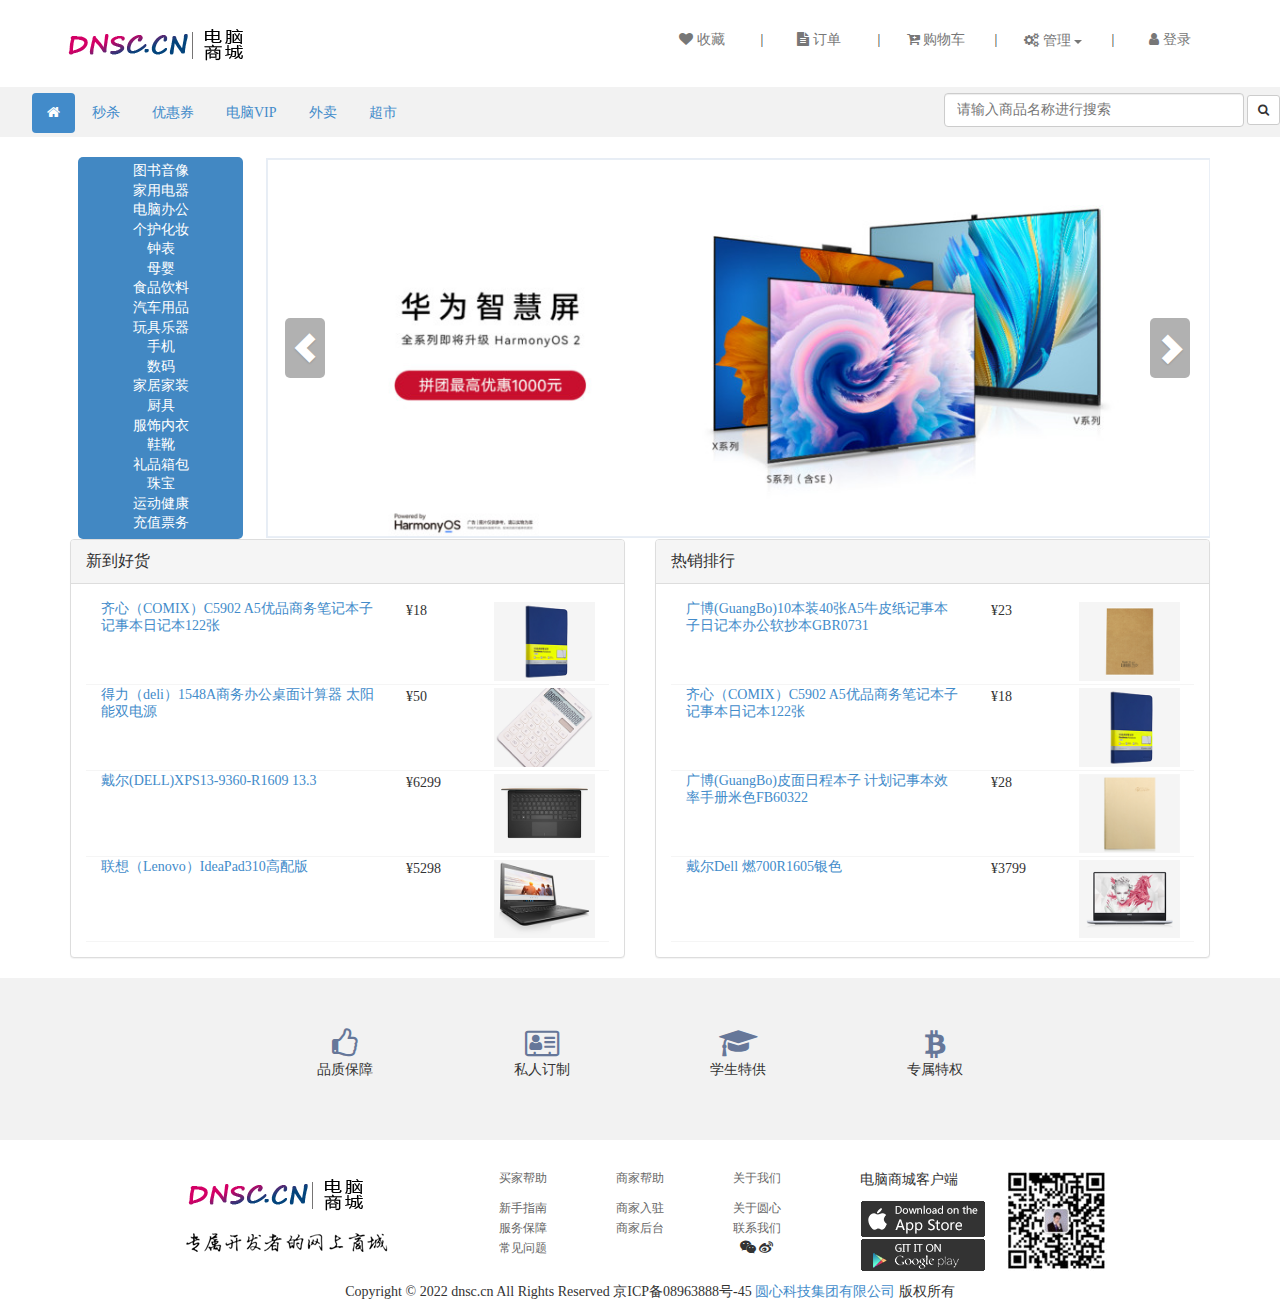
==== src/main/resources/static/web/index.html @ 10ff28bc "注册" ====
<!DOCTYPE html>
<html>
	<head>
		<meta charset="UTF-8">
		<!--edge浏览器H5兼容设置-->
		<meta http-equiv="X-UA-Compatible" content="IE=edge">
		<!--360浏览器H5兼容设置-->
		<meta name="renderer" content="webkit" />
		<title>电脑商城</title>
		<meta name="viewport" content="width=device-width, initial-scale=1">
		<!--导入核心文件-->
		<script src="../bootstrap3/js/holder.js"></script>
		<link href="../bootstrap3/css/bootstrap.css" rel="stylesheet" type="text/css">
		<script src="../bootstrap3/jquery-1.8.3.min.js"></script>
		<script src="../bootstrap3/js/bootstrap.js"></script>
		<script src="../js/menu.js" type="text/javascript" charset="utf-8"></script>
		<!-- 字体图标 -->
		<link rel="stylesheet" href="../bootstrap3/font-awesome-4.7.0/css/font-awesome.css" />
		<link rel="stylesheet" type="text/css" href="../css/layout.css" />
		<link rel="stylesheet" type="text/css" href="../css/webindex.css" />
		<link rel="stylesheet" type="text/css" href="../css/footer.css" />
		<link rel="stylesheet" type="text/css" href="../css/top.css" />
	</head>

	<body>
		<!--头部-->
		<header class="header">
			<!--电脑商城logo-->
			<div class="row">
				<div class="col-md-3">
					<a href="index.html">
						<img src="../images/index/stumalllogo.png" />
					</a>
				</div>
				<!--快捷选项-->
				<div class="col-md-9 top-item">
					<ul class="list-inline pull-right">
						<li><a href="favorites.html"><span class="fa fa-heart"></span>&nbsp;收藏</a></li>
						<li class="li-split">|</li>
						<li><a href="orders.html"><span class="fa fa-file-text"></span>&nbsp;订单</a></li>
						<li class="li-split">|</li>
						<li><a href="cart.html"><span class="fa fa-cart-plus"></span>&nbsp;购物车</a></li>
						<li class="li-split">|</li>
						<li>
							<!--下列列表按钮 ：管理-->
							<div class="btn-group">
								<button type="button" class="btn btn-link dropdown-toggle" data-toggle="dropdown">
									<span id="top-dropdown-btn"><span class="fa fa-gears"></span>&nbsp;管理 <span class="caret"></span></span>
								</button>
								<ul class="dropdown-menu top-dropdown-ul" role="menu">
									<li><a href="password.html">修改密码</a></li>
									<li><a href="userdata.html">个人资料</a></li>
									<li><a href="upload.html">上传头像</a></li>
									<li><a href="address.html">收货管理	</a></li>
								</ul>
							</div>
						</li>
						<li class="li-split">|</li>
						<li><a href="login.html"><span class="fa fa-user"></span>&nbsp;登录</a></li>
					</ul>
				</div>
			</div>
		</header>
		<!--导航 -->
		<!--分割导航和顶部-->
		<div class="row top-nav">
			<div class="col-md-6">
				<ul class="nav nav-pills">
					<li>
						<a href="#"></a>
					</li>
					<li class="active"><a href="index.html"><span class="fa fa-home"></span></a></li>
					<li><a href="#">秒杀</a></li>
					<li><a href="#">优惠券</a></li>
					<li><a href="#">电脑VIP</a></li>
					<li><a href="#">外卖</a></li>
					<li><a href="#">超市</a></li>
				</ul>
			</div>
			<div class="col-md-6">
				<form action="search.html" class="form-inline pull-right" role="form">
					<div class="form-group">
						<input type="text" class="form-control" id="search" name="search" placeholder="请输入商品名称进行搜索">
					</div>
					<button type="submit" class="btn btn-default btn-sm"><span class="fa fa-search"></span></button>
				</form>
			</div>
		</div>
		<!--头部结束-->
		<!--导航结束-->
		<div class="container">
			<div class="row">
				<div class="col-md-2" id="indexMenu">
					<ul class="index-menu">
					</ul>
					<div id="showIndex">
						<ul class="second-menu">
							<li class="second-menu-li">####</li>
						</ul>
					</div>
					<div id="showSecond">
						<ul class="third-menu">
						</ul>
					</div>
				</div>
				<div class="col-md-10">
					<div id="myCarousel" class="carousel slide">
						<!-- 轮播（Carousel）指标 -->
						<ol class="carousel-indicators">
							<li data-target="#myCarousel" data-slide-to="0" class="active"></li>
							<li data-target="#myCarousel" data-slide-to="1"></li>
							<li data-target="#myCarousel" data-slide-to="2"></li>
							<li data-target="#myCarousel" data-slide-to="3"></li>
							<li data-target="#myCarousel" data-slide-to="4"></li>
						</ol>
						<!-- 轮播（Carousel）项目 -->
						<div class="carousel-inner" align="center">
							<div class="item active">
								<img src="../images/index/index_banner1.png">
							</div>
							<div class="item">
								<img src="../images/index/index_banner2.png">
							</div>
							<div class="item">
								<img src="../images/index/index_banner3.png">
							</div>
							<div class="item">
								<img src="../images/index/index_banner4.png">
							</div>
							<div class="item">
								<img src="../images/index/index_banner5.png">
							</div>
						</div>
						<!-- 轮播（Carousel）导航 -->
						<a class="left carousel-control" href="#myCarousel" role="button" data-slide="prev">
							<span class="glyphicon glyphicon-chevron-left" aria-hidden="true"></span>
							<span class="sr-only">Previous</span>
						</a>
						<a class="right carousel-control" href="#myCarousel" role="button" data-slide="next">
							<span class="glyphicon glyphicon-chevron-right" aria-hidden="true"></span>
							<span class="sr-only">Next</span>
						</a>
					</div>
				</div>
			</div>
			
			<!--推荐栏目-->
			<div class="row">
				<div class="col-md-6">
					<div class="panel panel-default">
						<div class="panel-heading">
							<p class="panel-title">新到好货</p>
						</div>
						<div class="panel-body panel-item">
							<div class="col-md-12">
								<div class="col-md-7 text-row-2"><a href="product.html">齐心（COMIX）C5902 A5优品商务笔记本子记事本日记本122张</a></div>
								<div class="col-md-2">¥18</div>
								<div class="col-md-3"><img src="../images/portal/02COMIXC5902A5122blue/collect.png" class="img-responsive" /></div>
							</div>
							<div class="col-md-12">
								<div class="col-md-7  text-row-2"><a href="product.html">得力（deli）1548A商务办公桌面计算器 太阳能双电源</a></div>
								<div class="col-md-2">¥50</div>
								<div class="col-md-3"><img src="../images/portal/002calculator1548A/collect.png" class="img-responsive" /></div>
							</div>
							<div class="col-md-12">
								<div class="col-md-7 text-row-2"><a href="product.html">戴尔(DELL)XPS13-9360-R1609 13.3</a></div>
								<div class="col-md-2">¥6299</div>
								<div class="col-md-3"><img src="../images/portal/12(DELL)XPS13gold/collect.png" class="img-responsive" /></div>
							</div>
							<div class="col-md-12">
								<div class="col-md-7 text-row-2"><a href="product.html">联想（Lenovo）IdeaPad310高配版</a></div>
								<div class="col-md-2">¥5298</div>
								<div class="col-md-3"><img src="../images/portal/13LenovoIdeaPad310_black/collect.png" class="img-responsive" /></div>
							</div>
						</div>
					</div>
				</div>
				<div class="col-md-6">
					<div class="panel panel-default">
						<div class="panel-heading">
							<p class="panel-title">热销排行</p>
						</div>
						<div id="hot-list" class="panel-body panel-item">
							<div class="col-md-12">
								<div class="col-md-7 text-row-2"><a href="product.html">广博(GuangBo)10本装40张A5牛皮纸记事本子日记本办公软抄本GBR0731</a></div>
								<div class="col-md-2">¥23</div>
								<div class="col-md-3"><img src="../images/portal/00GuangBo1040A5GBR0731/collect.png" class="img-responsive" /></div>
							</div>
							<div class="col-md-12">
								<div class="col-md-7 text-row-2"><a href="product.html">齐心（COMIX）C5902 A5优品商务笔记本子记事本日记本122张</a></div>
								<div class="col-md-2">¥18</div>
								<div class="col-md-3"><img src="../images/portal/02COMIXC5902A5122blue/collect.png" class="img-responsive" /></div>
							</div>
							<div class="col-md-12">
								<div class="col-md-7 text-row-2"><a href="product.html">广博(GuangBo)皮面日程本子 计划记事本效率手册米色FB60322</a></div>
								<div class="col-md-2">¥28</div>
								<div class="col-md-3"><img src="../images/portal/001GuangBo)FB60322/collect.png" class="img-responsive" /></div>
							</div>
							<div class="col-md-12">
								<div class="col-md-7 text-row-2"><a href="product.html">戴尔Dell 燃700R1605银色</a></div>
								<div class="col-md-2">¥3799</div>
								<div class="col-md-3"><img src="../images/portal/11DELLran7000R1605Ssilvery/collect.png" class="img-responsive" /></div>
							</div>
						</div>
					</div>
				</div>
			</div>
		</div>
		<!--页脚开始-->
		<footer class="footer">
			<!-- 品质保障，私人定制等-->
			<div class="text-center rights container">
				<div class="col-md-offset-2 col-md-2">
					<span class="fa fa-thumbs-o-up"></span>
					<p>品质保障</p>
				</div>
				<div class="col-md-2">
					<span class="fa fa-address-card-o"></span>
					<p>私人订制</p>
				</div>
				<div class="col-md-2">
					<span class="fa fa-graduation-cap"></span>
					<p>学生特供</p>
				</div>
				<div class="col-md-2">
					<span class="fa fa-bitcoin"></span>
					<p>专属特权</p>
				</div>
			</div>
			<!--联系我们、下载客户端等-->
			<div class="container beforeBottom">
				<div class="col-md-offset-1 col-md-3">
					<div><img src="../images/index/stumalllogo.png" alt="" class="footLogo" /></div>
					<div><img src="../images/index/footerFont.png" alt="" /></div>
				</div>
				<div class="col-md-4 callus text-center">
					<div class="col-md-4">
						<ul>
							<li>
								<a href="#">
									<p>买家帮助</p>
								</a>
							</li>
							<li><a href="#">新手指南</a></li>
							<li><a href="#">服务保障</a></li>
							<li><a href="#">常见问题</a></li>
						</ul>
					</div>
					<div class="col-md-4">
						<ul>
							<li>
								<a href="#">
									<p>商家帮助</p>
								</a>
							</li>
							<li><a href="#">商家入驻</a></li>
							<li><a href="#">商家后台</a></li>
						</ul>
					</div>
					<div class="col-md-4">
						<ul>
							<li>
								<a href="#">
									<p>关于我们</p>
								</a>
							</li>
							<li><a href="#">关于圆心</a></li>
							<li><a href="#">联系我们</a></li>
							<li>
								<span class="fa fa-wechat"></span>
								<span class="fa fa-weibo"></span>
							</li>
						</ul>
					</div>
				</div>
				<div class="col-md-4">
					<div class="col-md-5">
						<p>电脑商城客户端</p>
						<img src="../images/index/ios.png" class="lf">
						<img src="../images/index/android.png" alt="" class="lf" />
					</div>
					<div class="col-md-6">
						<img src="../images/index/erweima.png">
					</div>
				</div>
			</div>
			<!-- 页面底部-备案号 #footer -->
			<div class="col-md-12 text-center bottom">
				Copyright © 2022 dnsc.cn All Rights Reserved 京ICP备08963888号-45 <a target="_blank" href="http://www.dnsc.cn/">圆心科技集团有限公司</a> 版权所有
			</div>
		</footer>
		<!--页脚结束-->
	</body>

</html>
---- src/main/resources/static/css/layout.css ----
/*通用的去ul默认格式*/
ul,li {
	margin: 0;
	padding: 0;
	list-style: none;
}
body {
	font-family: "微软雅黑", "黑体";
}
.txtred{
	color: red;
}
.title-row-2 {
	line-height: 1.2em;
	height: 2.4em;
	overflow: hidden;
	display: -webkit-box;
	-webkit-line-clamp: 2;
	-webkit-box-orient: vertical;
}
.title-row-1 {
	line-height: 1.2em;
	height: 1.2em;
	overflow: hidden;
	display: -webkit-box;
	-webkit-line-clamp: 1;
	-webkit-box-orient: vertical;
}
.li-row-1 {
	line-height: 1.2em;
	height: 1.2em;
	overflow: hidden;
	display: -webkit-box;
	-webkit-line-clamp: 1;
	-webkit-box-orient: vertical;
}
.text-row-3 {
	line-height: 1.2em;
	height: 3.6em;
	overflow: hidden;
	display: -webkit-box;
	-webkit-line-clamp: 3;
	-webkit-box-orient: vertical;
}
.text-row-2 {
	line-height: 1.2em;
	height: 2.4em;
	overflow: hidden;
	display: -webkit-box;
	-webkit-line-clamp: 2;
	-webkit-box-orient: vertical;
}
.text-row-1 {
	line-height: 1.2em;
	height: 1.2em;
	overflow: hidden;
	display: -webkit-box;
	-webkit-line-clamp: 1;
	-webkit-box-orient: vertical;
}
---- src/main/resources/static/css/webindex.css ----
/*轮换层大小*/
#myCarousel {
	width: 100%;
}
/*accordion是左侧导航条*/
#accordion {
	min-height: 300px;
}
/*左右两侧的阴影效果*/
.carousel-control.left {
	background-image: none;
	background-color: #666666;
	width: 40px;
	height: 60px;
	margin: 160px 0 0 20px;
	border-radius: 5px;
}
.carousel-control.right {
	background-image: none;
	background-color: #666666;
	width: 40px;
	height: 60px;
	margin: 160px 20px 0 0;
	border-radius: 5px;
}
/*主页一级分类菜单 ul*/
.index-menu {
	width: 100%;
	margin-left: 5%;
	padding: 5px 0;
	background-color: #4288c3;
	color: #ffffff;
	border-radius: 5px;
}
/*主页一级分类菜单项 li*/
.index-menu li {
	line-height: 18px;
	height: 18px;
	text-align: center;
	cursor: pointer;
}
/*主页二级分类菜单 ul*/
.second-menu {
	background-color: #f5f5f5;
	color: #4288c3;
}
/*主页二级分类菜单项 li*/
.second-menu li {
	cursor: pointer;
	text-align: center;
}
/*主页三级分类菜单 ul*/
.third-menu {
	background-color: #f5f5f5;
	color: #666666;
}
/*主页三级分类菜单项 li*/
.third-menu li {
	cursor: pointer;
	text-align: center;
}
/*设置相对位置和绝对位置定位分类div*/
#indexMenu {
	position: static;
}
#showIndex {
	position: absolute;
	display: none;
	min-width: 130px;
	min-height: 50px;
	background-color: #f5f5f5;
	left: 195px;
	top: 0;
	z-index: 1;
	border: 2px solid #4288c3;
	border-left: none;
}
#showSecond {
	position: absolute;
	display: none;
	min-width: 130px;
	min-height: 50px;
	background-color: #f5f5f5;
	left: 323px;
	top: 0;
	z-index: 1;
	border: 2px solid #4288c3;
	border-left: none;
}
/*推荐栏目格式*/
.panel-item>div {
	padding: 2px 0;
	border-bottom: 1px solid #f5f5f5;
}
---- src/main/resources/static/css/footer.css ----
/*图标加大 颜色*/
 .rights .fa {
 	font-size: 30px;
 	color: #667799;
 }
 /*图片小间距*/
 img {
 	margin: 1px;
 }
 /*超链接样式*/
 .callus a {
 	font-size: 12px;
 	text-decoration: none;
 	color: #666666;
 }
 /*底部填充高*/
 .bottom {
 	margin: 10px;
 }
 /*权益整行的颜色和填充*/
 .rights {
 	width: 100%;
 	padding: 50px;
 	background-color: #F2F2F2;
 }
 /*联系我们那一整行的填充*/
 .beforeBottom {
 	padding-top: 30px;
 }
---- src/main/resources/static/css/top.css ----
/*页眉的内填充*/
.header {
	padding: 20px 60px;
}
/*顶部选项总体*/
.top-item a {
	color: #777777;
	line-height: 40px;
}
/*顶部选项的li宽*/
.top-item li {
	width: 100px;
	text-align: center;
}
/*顶部选项竖线  |  的宽度*/
.top-item .li-split {
	width: 10px;
}
/*搜索文本框宽度*/
#search {
	width: 300px;
}
/*顶部导航条*/
.top-nav {
	background-color: #F2F2F2;
	height: 50px;
	padding-top: 6px;
	margin-bottom: 20px;
}
/*管理下拉框样式*/
#top-dropdown-btn {
	color: #777777;
}
/*管理下拉框li*/
.top-dropdown-ul li {
	width: 100%;
}
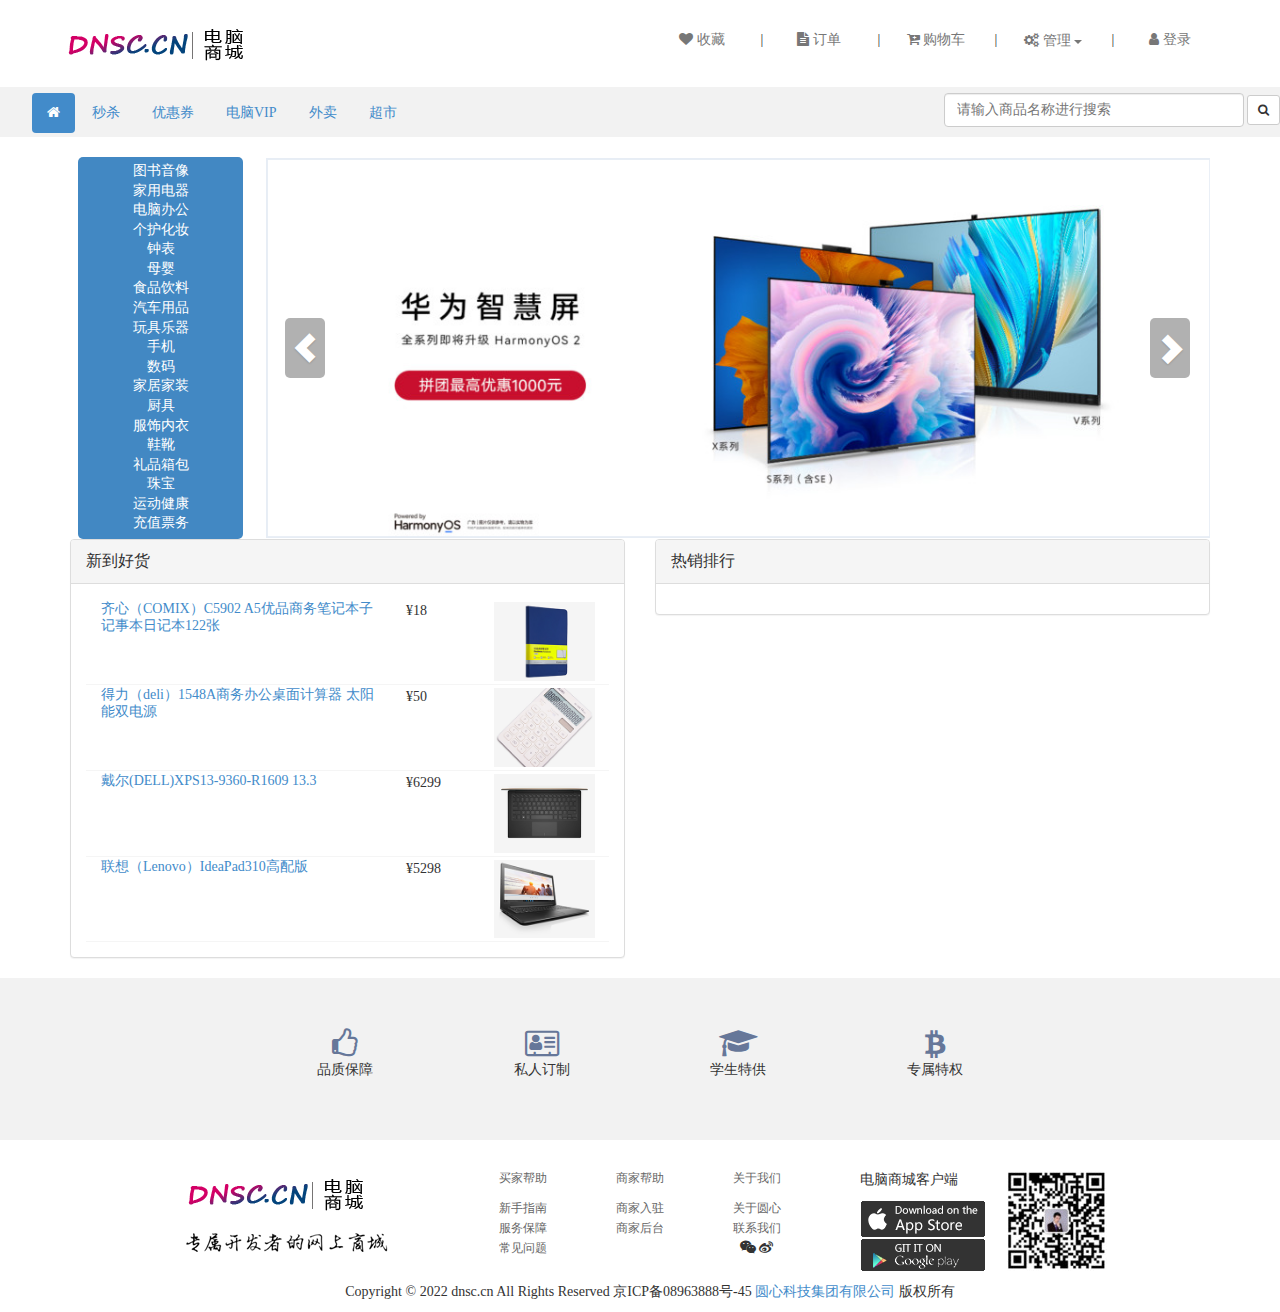
==== commit 788a21ef: "注册" ====
--- a/src/main/resources/static/web/index.html
+++ b/src/main/resources/static/web/index.html
@@ -290,6 +290,40 @@
 			</div>
 		</footer>
 		<!--页脚结束-->
+
+		<script type="text/javascript">
+			$(document).ready(function() {
+				showHotList();
+			});
+
+			function showHotList() {
+				$("#hot-list").empty();
+				$.ajax({
+					url: "/products/hot_list",
+					type: "GET",
+					dataType: "JSON",
+					success: function(json) {
+						let list = json.data;
+						console.log("count=" + list.length);
+						for (let i = 0; i < list.length; i++) {
+							console.log(list[i].title);
+							let html = '<div class="col-md-12">'
+									  + '<div class="col-md-7 text-row-2"><a href="product.html?id=#{id}">#{title}</a></div>'
+									  + '<div class="col-md-2">¥#{price}</div>'
+									  + '<div class="col-md-3"><img src="..#{image}collect.png" class="img-responsive" /></div>'
+									+ '</div>';
+
+							html = html.replace(/#{id}/g, list[i].id);
+							html = html.replace(/#{title}/g, list[i].title);
+							html = html.replace(/#{price}/g, list[i].price);
+							html = html.replace(/#{image}/g, list[i].image);
+
+							$("#hot-list").append(html);
+						}
+					}
+				});
+			}
+		</script>
 	</body>
 
 </html>--- a/src/main/resources/static/css/top.css
+++ b/src/main/resources/static/css/top.css
@@ -34,4 +34,8 @@
 /*管理下拉框li*/
 .top-dropdown-ul li {
 	width: 100%;
+}
+
+#topimg{
+	margin: 10px 110px;
 }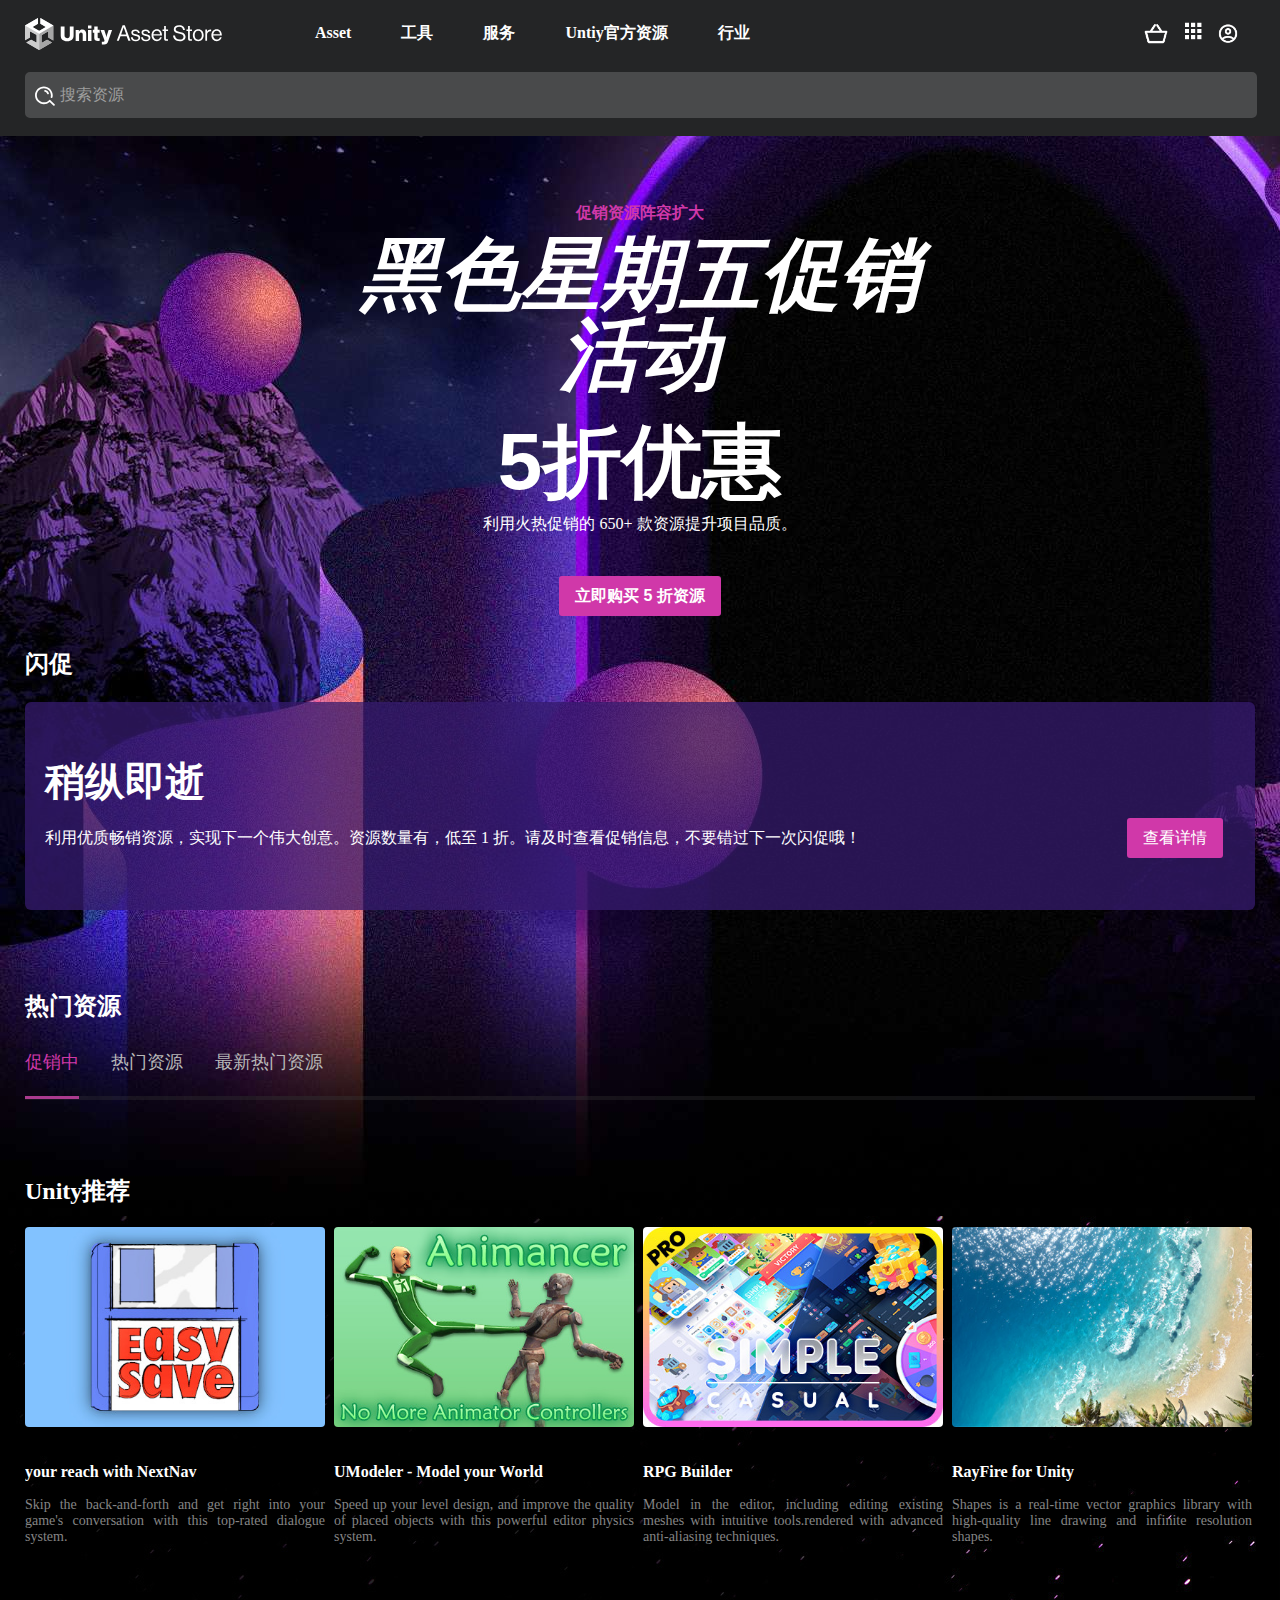
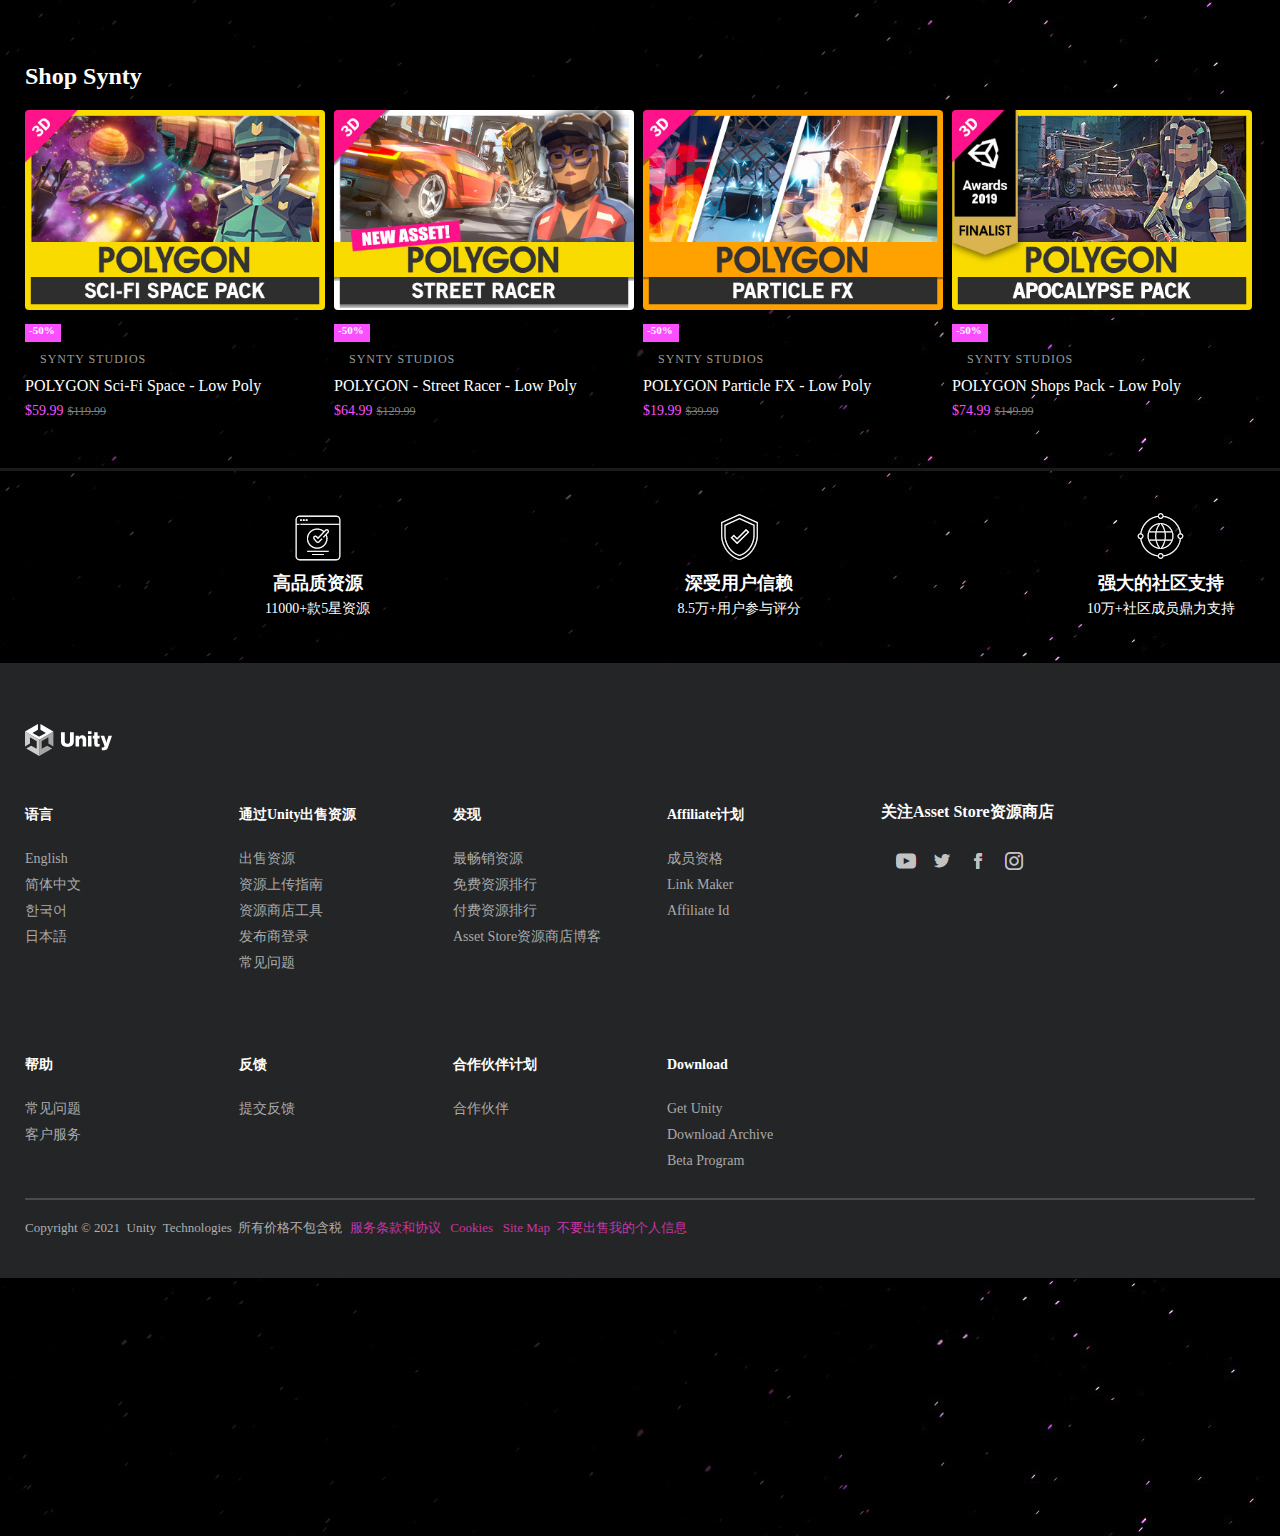
==== commit 3654e9da: "购物车" ====
--- a/src/main/resources/static/web/index.html
+++ b/src/main/resources/static/web/index.html
@@ -1,329 +1,444 @@
 <!DOCTYPE html>
 <html>
 	<head>
-		<meta charset="UTF-8">
-		<!--edge浏览器H5兼容设置-->
-		<meta http-equiv="X-UA-Compatible" content="IE=edge">
-		<!--360浏览器H5兼容设置-->
-		<meta name="renderer" content="webkit" />
-		<title>电脑商城</title>
-		<meta name="viewport" content="width=device-width, initial-scale=1">
-		<!--导入核心文件-->
-		<script src="../bootstrap3/js/holder.js"></script>
-		<link href="../bootstrap3/css/bootstrap.css" rel="stylesheet" type="text/css">
-		<script src="../bootstrap3/jquery-1.8.3.min.js"></script>
-		<script src="../bootstrap3/js/bootstrap.js"></script>
-		<script src="../js/menu.js" type="text/javascript" charset="utf-8"></script>
-		<!-- 字体图标 -->
-		<link rel="stylesheet" href="../bootstrap3/font-awesome-4.7.0/css/font-awesome.css" />
-		<link rel="stylesheet" type="text/css" href="../css/layout.css" />
-		<link rel="stylesheet" type="text/css" href="../css/webindex.css" />
-		<link rel="stylesheet" type="text/css" href="../css/footer.css" />
-		<link rel="stylesheet" type="text/css" href="../css/top.css" />
+		<meta charset="utf-8" />
+		<title>Untiy 资源商店 - 优质3D 2D游戏制作资源平台</title>
+		<!-- <script src="https://unpkg.com/vue@next"></script> -->
+		<link rel="stylesheet" href="../css/default.css">
+		<link rel="shortcut icon" href="../images/index/icon.ico" type="image/x-icon" /> 
 	</head>
-
-	<body>
-		<!--头部-->
-		<header class="header">
-			<!--电脑商城logo-->
-			<div class="row">
-				<div class="col-md-3">
-					<a href="index.html">
-						<img src="../images/index/stumalllogo.png" />
-					</a>
-				</div>
-				<!--快捷选项-->
-				<div class="col-md-9 top-item">
-					<ul class="list-inline pull-right">
-						<li><a href="favorites.html"><span class="fa fa-heart"></span>&nbsp;收藏</a></li>
-						<li class="li-split">|</li>
-						<li><a href="orders.html"><span class="fa fa-file-text"></span>&nbsp;订单</a></li>
-						<li class="li-split">|</li>
-						<li><a href="cart.html"><span class="fa fa-cart-plus"></span>&nbsp;购物车</a></li>
-						<li class="li-split">|</li>
-						<li>
-							<!--下列列表按钮 ：管理-->
-							<div class="btn-group">
-								<button type="button" class="btn btn-link dropdown-toggle" data-toggle="dropdown">
-									<span id="top-dropdown-btn"><span class="fa fa-gears"></span>&nbsp;管理 <span class="caret"></span></span>
-								</button>
-								<ul class="dropdown-menu top-dropdown-ul" role="menu">
-									<li><a href="password.html">修改密码</a></li>
-									<li><a href="userdata.html">个人资料</a></li>
-									<li><a href="upload.html">上传头像</a></li>
-									<li><a href="address.html">收货管理	</a></li>
-								</ul>
+	<body style="margin:0">
+	<div id="over">
+		<div id="nav">
+		<div id="navtop">
+			<div id="icon">
+				<img src="../images/index/upicon.svg" height="32px" width="200px">
+			</div>
+			<div id="jump">
+				<ul id="jump2">
+					<li>Asset</li>
+					<li>工具</li>
+					<li>服务</li>
+					<li>Untiy官方资源</li>
+					<li>行业</li>
+				</ul>
+			</div>
+			<div id="user">
+				<img id="up1" src="../images/index/up1.png">
+				<img id="up2" src="../images/index/up2.png">
+				<img id="up3" src="../images/index/up3.png">
+			</div>
+		</div>
+		<div id="navbottom">
+			<div id="ser">
+				<img src="../images/index/sousuo.svg">
+				<input type="text" name="se" id="se" value="       搜索资源"/>
+			</div>
+		</div>
+		</div>
+		<div id="partone">
+			<div id="partOneBox">
+				<div id="text1">
+					促销资源阵容扩大
+				</div>
+				<div id="text2">
+					<em>黑色星期五促销活动</em>
+				</div>
+				<div id="text3">
+					<strong>5折优惠</strong>
+				</div>
+				<div id="text4">
+					利用火热促销的 650+ 款资源提升项目品质。
+				</div>
+				<div id="text5">
+					<button type="button">立即购买 5 折资源</button>
+				</div>
+				<div id="soonBox">
+					<div id="soonText1">
+						闪促
+					</div>	
+					<div id="soonText2">
+						<div id="stc1">
+							稍纵即逝
+						</div>
+						<div id="stc2">
+							<p>利用优质畅销资源，实现下一个伟大创意。资源数量有，低至 1 折。请及时查看促销信息，不要错过下一次闪促哦！</p>
+						</div>
+						<div id="stc3">
+							<button type="button">查看详情</button>
+						</div>
+					</div>	
+				</div>
+			</div>
+			<div id="partOneBox2">
+				<div id="pt1">
+					
+				</div>
+				<div id="pt2">
+					
+				</div>
+			</div>
+			<div id="partOneBox3">
+				<h2>热门资源</h2>
+				<div class="navBox3">
+					<ul>
+						<li title="#div1" style="color:#d038a9;border-bottom-style:solid">促销中</li>
+						<li title="#div2">热门资源</li>
+						<li title="#div3">最新热门资源</li>
+					</ul>
+					<hr />
+				</div>
+				<div class="content">
+					<div class="con" id="div1">
+						
+					</div>
+					<div class="con" id="div2">
+						
+					</div>
+					<div class="con" id="div3">
+						
+					</div>
+				</div>
+			</div>
+			<div id="partOneBox4">
+			<h2>Unity推荐</h2>
+			<div class="item">
+				<div class="item-wrapper">
+					<div class="item-content">
+						<div class="item-content-text">
+							<img src="../images/img/h3-14.jpg" >
+							<h3>your reach with NextNav</h3>
+							<p>Skip the back-and-forth and get right into your game's conversation with this top-rated dialogue system.</p>
+						</div>
+						<div class="item-content-text">
+							<img src="../images/img/h3-15.jpg" >
+							<h3>UModeler - Model your World</h3>
+							<p>Speed up your level design, and improve the quality of placed objects with this powerful editor physics system.</p>
+						</div>
+						<div class="item-content-text">
+							<img src="../images/img/h3-16.jpg" >
+							<h3>RPG Builder</h3>
+							<p>Model in the editor, including editing existing meshes with intuitive tools.rendered with advanced anti-aliasing techniques.</p>
+						</div>
+						<div class="item-content-text">
+							<img src="../images/img/h3-17.jpg" >
+							<h3>RayFire for Unity</h3>
+							<p>Shapes is a real-time vector graphics library with high-quality line drawing and infinite resolution shapes.</p>
+						</div>
+						<div class="item-content-text">
+							<img src="../images/img/h3-18.jpg" >
+							<h3>Dungeon Architect</h3>
+							<p>RayFire is a community favorite tool allowing you to infinitely demolish or slice 3D objects in runtime!</p>
+						</div>
+						<div class="item-content-text">
+							<img src="../images/img/h3-19.jpg" >
+							<h3>Dialogue System for Unity</h3>
+							<p>Create advanced RPG games without having to code. Comes with an active community for support and development.</p>
+						</div>
+						<div class="item-content-text">
+							<img src="../images/img/h3-20.jpg" >
+							<h3>Grabbit - Editor Physics Transforms</h3>
+							<p>Quickly author your own levels at runtime, right in the Editor, with this award-winning tool.</p>
+						</div>
+					</div>
+				</div>
+			</div>
+			</div>
+			<div id="partOneBox5">
+				<h2>Shop Synty</h2>
+					<div class="item">
+						<div class="item-wrapper">
+							<div class="item-content" style="height:320px">
+								<div class="item-content-text">
+									<div><img src="../images/img/h4-1.jpg"></div>
+									<div class="count2">-50%</div>
+									<div class="author2">Synty Studios</div>
+									<div class="name2">POLYGON Sci-Fi Space - Low Poly</div>
+									<div class="priceone2">$59.99</div>
+									<div class="pricetwo2">$119.99</div>
+								</div>
+								<div class="item-content-text">
+									<div><img src="../images/img/h4-2.jpg"></div>
+									<div class="count2">-50%</div>
+									<div class="author2">Synty Studios</div>
+									<div class="name2">POLYGON - Street Racer - Low Poly</div>
+									<div class="priceone2">$64.99</div>
+									<div class="pricetwo2">$129.99</div>
+								</div>
+								<div class="item-content-text">
+									<div><img src="../images/img/h4-3.jpg"></div>
+									<div class="count2">-50%</div>
+									<div class="author2">Synty Studios</div>
+									<div class="name2">POLYGON Particle FX - Low Poly</div>
+									<div class="priceone2">$19.99</div>
+									<div class="pricetwo2">$39.99</div>
+								</div>
+								<div class="item-content-text">
+									<div><img src="../images/img/h4-4.jpg"></div>
+									<div class="count2">-50%</div>
+									<div class="author2">Synty Studios</div>
+									<div class="name2">POLYGON Shops Pack - Low Poly</div>
+									<div class="priceone2">$74.99</div>
+									<div class="pricetwo2">$149.99</div>
+								</div>
+								<div class="item-content-text">
+									<div><img src="../images/img/h4-5.jpg"></div>
+									<div class="count2">-50%</div>
+									<div class="author2">Synty Studios</div>
+									<div class="name2">POLYGON Apocalypse - Low Poly</div>
+									<div class="priceone2">$149.99</div>
+									<div class="pricetwo2">$299.99</div>
+								</div>
+								<div class="item-content-text">
+									<div><img src="../images/img/h4-6.jpg"></div>
+									<div class="count2">-50%</div>
+									<div class="author2">Synty Studios</div>
+									<div class="name2">POLYGON Fantasy Kingdom - Low Poly</div>
+									<div class="priceone2">$139.99</div>
+									<div class="pricetwo2">$279.99</div>
+								</div>
+								<div class="item-content-text">
+									<div><img src="../images/img/h4-7.jpg"></div>
+									<div class="count2">-50%</div>
+									<div class="author2">Synty Studios</div>
+									<div class="name2">POLYGON Dungeon Realms - Low Poly</div>
+									<div class="priceone2">$74.99</div>
+									<div class="pricetwo2">$149.99</div>
+								</div>
 							</div>
-						</li>
-						<li class="li-split">|</li>
-						<li><a href="login.html"><span class="fa fa-user"></span>&nbsp;登录</a></li>
+						</div>
+					</div>
+				</div>
+			<hr id="bottmbr">
+			<div id="partOneBox6">
+				<div class="low">
+					<div><img src="../images/index/low1.png"></div>
+					<div style="color: white;font-weight: 700;font-size: 18px;">高品质资源</div>
+					<div style="color: white;font-size: 14px;">11000+款5星资源</div>
+				</div>
+				<div class="low">
+					<div><img src="../images/index/low2.png"></div>
+					<div style="color: white;font-weight: 700;font-size: 18px;">深受用户信赖</div>
+					<div style="color: white;font-size: 14px;">8.5万+用户参与评分</div>
+				</div>
+				<div class="low">
+					<div><img src="../images/index/low3.png"></div>
+					<div style="color: white;font-weight: 700;font-size: 18px;">强大的社区支持</div>
+					<div style="color: white;font-size: 14px;">10万+社区成员鼎力支持</div>
+				</div>
+		</div>
+		<div id="infobottom">
+			<div id="logo">
+				<img style="margin-top: 5%;" src="../images/index/logo.svg" >
+			</div>
+			<div id="infoOne">
+				<div id="Int">
+					<ul>
+						<li style="color: white;font-weight: 700;">语言</li>
+						<br >
+						<li>English</li>
+						<li>简体中文</li>
+						<li>한국어</li>
+						<li>日本語</li>
 					</ul>
-				</div>
-			</div>
-		</header>
-		<!--导航 -->
-		<!--分割导航和顶部-->
-		<div class="row top-nav">
-			<div class="col-md-6">
-				<ul class="nav nav-pills">
-					<li>
-						<a href="#"></a>
-					</li>
-					<li class="active"><a href="index.html"><span class="fa fa-home"></span></a></li>
-					<li><a href="#">秒杀</a></li>
-					<li><a href="#">优惠券</a></li>
-					<li><a href="#">电脑VIP</a></li>
-					<li><a href="#">外卖</a></li>
-					<li><a href="#">超市</a></li>
+					<ul>
+						<li style="color: white;font-weight: 700;">通过Unity出售资源</li>
+						<br>
+						<li>出售资源</li>
+						<li>资源上传指南</li>
+						<li>资源商店工具</li>
+						<li>发布商登录</li>
+						<li>常见问题</li>
+					</ul>
+					<ul>
+						<li style="color: white;font-weight: 700;">发现</li>
+						<br>
+						<li>最畅销资源</li>
+						<li>免费资源排行</li>
+						<li>付费资源排行</li>
+						<li>Asset Store资源商店博客</li>
+					</ul>
+					<ul>
+						<li style="color: white;font-weight: 700;">Affiliate计划</li>
+						<br>
+						<li>成员资格</li>
+						<li>Link Maker</li>
+						<li>Affiliate Id</li>
+					</ul>	
+					<div id="Asset">
+						<h4>关注Asset Store资源商店</h4>
+						<img src="../images/index/bottomimg.png" >
+					</div>
+				</div>
+			</div>
+			<div id="infoTwo">
+				<ul>
+					<li style="color: white;font-weight: 700;">帮助</li>
+					<br>
+					<li>常见问题</li>
+					<li>客户服务</li>
 				</ul>
-			</div>
-			<div class="col-md-6">
-				<form action="search.html" class="form-inline pull-right" role="form">
-					<div class="form-group">
-						<input type="text" class="form-control" id="search" name="search" placeholder="请输入商品名称进行搜索">
-					</div>
-					<button type="submit" class="btn btn-default btn-sm"><span class="fa fa-search"></span></button>
-				</form>
+				<ul>
+					<li style="color: white;font-weight: 700;">反馈</li>
+					<br>
+					<li>提交反馈</li>
+				</ul>
+				<ul>
+					<li style="color: white;font-weight: 700;">合作伙伴计划</li>
+					<br>
+					<li>合作伙伴</li>
+				</ul>	
+				<ul>
+					<li style="color: white;font-weight: 700;">Download</li>
+					<br>
+					<li>Get Unity</li>
+					<li>Download Archive</li>
+					<li>Beta Program</li>
+				</ul>		
+				<hr style="background-color: #494A4B;border:none;height:2px;">								
+			</div>
+			<div id="infoCopy">
+				<font size="2" color="#afafaf">Copyright © 2021 &nbsp;Unity &nbsp;Technologies &nbsp;所有价格不包含税</font>
+				<font size="2" color="#c736a2"> &nbsp;服务条款和协议 &nbsp; Cookies &nbsp; Site Map &nbsp;不要出售我的个人信息</font>
 			</div>
 		</div>
-		<!--头部结束-->
-		<!--导航结束-->
-		<div class="container">
-			<div class="row">
-				<div class="col-md-2" id="indexMenu">
-					<ul class="index-menu">
-					</ul>
-					<div id="showIndex">
-						<ul class="second-menu">
-							<li class="second-menu-li">####</li>
-						</ul>
-					</div>
-					<div id="showSecond">
-						<ul class="third-menu">
-						</ul>
-					</div>
-				</div>
-				<div class="col-md-10">
-					<div id="myCarousel" class="carousel slide">
-						<!-- 轮播（Carousel）指标 -->
-						<ol class="carousel-indicators">
-							<li data-target="#myCarousel" data-slide-to="0" class="active"></li>
-							<li data-target="#myCarousel" data-slide-to="1"></li>
-							<li data-target="#myCarousel" data-slide-to="2"></li>
-							<li data-target="#myCarousel" data-slide-to="3"></li>
-							<li data-target="#myCarousel" data-slide-to="4"></li>
-						</ol>
-						<!-- 轮播（Carousel）项目 -->
-						<div class="carousel-inner" align="center">
-							<div class="item active">
-								<img src="../images/index/index_banner1.png">
-							</div>
-							<div class="item">
-								<img src="../images/index/index_banner2.png">
-							</div>
-							<div class="item">
-								<img src="../images/index/index_banner3.png">
-							</div>
-							<div class="item">
-								<img src="../images/index/index_banner4.png">
-							</div>
-							<div class="item">
-								<img src="../images/index/index_banner5.png">
-							</div>
-						</div>
-						<!-- 轮播（Carousel）导航 -->
-						<a class="left carousel-control" href="#myCarousel" role="button" data-slide="prev">
-							<span class="glyphicon glyphicon-chevron-left" aria-hidden="true"></span>
-							<span class="sr-only">Previous</span>
-						</a>
-						<a class="right carousel-control" href="#myCarousel" role="button" data-slide="next">
-							<span class="glyphicon glyphicon-chevron-right" aria-hidden="true"></span>
-							<span class="sr-only">Next</span>
-						</a>
-					</div>
-				</div>
-			</div>
+	</div>
+	</div>
+	</body>
+	
+	<script src="../js/jquery-3.6.0.js"></script>
+	<script type="text/javascript">
+		$(document).ready(function() {
+			showHotList();
+		});
+	
+		function showHotList() {
+			$("#pt1").empty();
+			$("#pt2").empty();
+			$("#div1").empty();
+			$.ajax({
+				url: "/products/hot_list",
+				type: "GET",
+				dataType: "JSON",
+				success: function(json) {
+					let list = json.data;
+					console.log("count=" + list.length);
+					for (let i = 0; i < list.length; i++) {
+						if(list[i].line == 1){
+							let html =   '<div id="#{id}" class="pt">'
+										+  '<div><a href="product.html?id=#{id}"><img src="..#{image}collect.jpg"></a></div>'
+										+  '<div class="count">#{count}%</div>'
+										+  '<div class="author">#{name}</div>'
+										+  '<div class="name">#{title}</div>'
+										+  '<div class="priceone">$#{afterprice}</div>'
+										+  '<div class="pricetwo">$#{beforeprice}</div>'
+										+'</div>'
 			
-			<!--推荐栏目-->
-			<div class="row">
-				<div class="col-md-6">
-					<div class="panel panel-default">
-						<div class="panel-heading">
-							<p class="panel-title">新到好货</p>
-						</div>
-						<div class="panel-body panel-item">
-							<div class="col-md-12">
-								<div class="col-md-7 text-row-2"><a href="product.html">齐心（COMIX）C5902 A5优品商务笔记本子记事本日记本122张</a></div>
-								<div class="col-md-2">¥18</div>
-								<div class="col-md-3"><img src="../images/portal/02COMIXC5902A5122blue/collect.png" class="img-responsive" /></div>
-							</div>
-							<div class="col-md-12">
-								<div class="col-md-7  text-row-2"><a href="product.html">得力（deli）1548A商务办公桌面计算器 太阳能双电源</a></div>
-								<div class="col-md-2">¥50</div>
-								<div class="col-md-3"><img src="../images/portal/002calculator1548A/collect.png" class="img-responsive" /></div>
-							</div>
-							<div class="col-md-12">
-								<div class="col-md-7 text-row-2"><a href="product.html">戴尔(DELL)XPS13-9360-R1609 13.3</a></div>
-								<div class="col-md-2">¥6299</div>
-								<div class="col-md-3"><img src="../images/portal/12(DELL)XPS13gold/collect.png" class="img-responsive" /></div>
-							</div>
-							<div class="col-md-12">
-								<div class="col-md-7 text-row-2"><a href="product.html">联想（Lenovo）IdeaPad310高配版</a></div>
-								<div class="col-md-2">¥5298</div>
-								<div class="col-md-3"><img src="../images/portal/13LenovoIdeaPad310_black/collect.png" class="img-responsive" /></div>
-							</div>
-						</div>
-					</div>
-				</div>
-				<div class="col-md-6">
-					<div class="panel panel-default">
-						<div class="panel-heading">
-							<p class="panel-title">热销排行</p>
-						</div>
-						<div id="hot-list" class="panel-body panel-item">
-							<div class="col-md-12">
-								<div class="col-md-7 text-row-2"><a href="product.html">广博(GuangBo)10本装40张A5牛皮纸记事本子日记本办公软抄本GBR0731</a></div>
-								<div class="col-md-2">¥23</div>
-								<div class="col-md-3"><img src="../images/portal/00GuangBo1040A5GBR0731/collect.png" class="img-responsive" /></div>
-							</div>
-							<div class="col-md-12">
-								<div class="col-md-7 text-row-2"><a href="product.html">齐心（COMIX）C5902 A5优品商务笔记本子记事本日记本122张</a></div>
-								<div class="col-md-2">¥18</div>
-								<div class="col-md-3"><img src="../images/portal/02COMIXC5902A5122blue/collect.png" class="img-responsive" /></div>
-							</div>
-							<div class="col-md-12">
-								<div class="col-md-7 text-row-2"><a href="product.html">广博(GuangBo)皮面日程本子 计划记事本效率手册米色FB60322</a></div>
-								<div class="col-md-2">¥28</div>
-								<div class="col-md-3"><img src="../images/portal/001GuangBo)FB60322/collect.png" class="img-responsive" /></div>
-							</div>
-							<div class="col-md-12">
-								<div class="col-md-7 text-row-2"><a href="product.html">戴尔Dell 燃700R1605银色</a></div>
-								<div class="col-md-2">¥3799</div>
-								<div class="col-md-3"><img src="../images/portal/11DELLran7000R1605Ssilvery/collect.png" class="img-responsive" /></div>
-							</div>
-						</div>
-					</div>
-				</div>
-			</div>
-		</div>
-		<!--页脚开始-->
-		<footer class="footer">
-			<!-- 品质保障，私人定制等-->
-			<div class="text-center rights container">
-				<div class="col-md-offset-2 col-md-2">
-					<span class="fa fa-thumbs-o-up"></span>
-					<p>品质保障</p>
-				</div>
-				<div class="col-md-2">
-					<span class="fa fa-address-card-o"></span>
-					<p>私人订制</p>
-				</div>
-				<div class="col-md-2">
-					<span class="fa fa-graduation-cap"></span>
-					<p>学生特供</p>
-				</div>
-				<div class="col-md-2">
-					<span class="fa fa-bitcoin"></span>
-					<p>专属特权</p>
-				</div>
-			</div>
-			<!--联系我们、下载客户端等-->
-			<div class="container beforeBottom">
-				<div class="col-md-offset-1 col-md-3">
-					<div><img src="../images/index/stumalllogo.png" alt="" class="footLogo" /></div>
-					<div><img src="../images/index/footerFont.png" alt="" /></div>
-				</div>
-				<div class="col-md-4 callus text-center">
-					<div class="col-md-4">
-						<ul>
-							<li>
-								<a href="#">
-									<p>买家帮助</p>
-								</a>
-							</li>
-							<li><a href="#">新手指南</a></li>
-							<li><a href="#">服务保障</a></li>
-							<li><a href="#">常见问题</a></li>
-						</ul>
-					</div>
-					<div class="col-md-4">
-						<ul>
-							<li>
-								<a href="#">
-									<p>商家帮助</p>
-								</a>
-							</li>
-							<li><a href="#">商家入驻</a></li>
-							<li><a href="#">商家后台</a></li>
-						</ul>
-					</div>
-					<div class="col-md-4">
-						<ul>
-							<li>
-								<a href="#">
-									<p>关于我们</p>
-								</a>
-							</li>
-							<li><a href="#">关于圆心</a></li>
-							<li><a href="#">联系我们</a></li>
-							<li>
-								<span class="fa fa-wechat"></span>
-								<span class="fa fa-weibo"></span>
-							</li>
-						</ul>
-					</div>
-				</div>
-				<div class="col-md-4">
-					<div class="col-md-5">
-						<p>电脑商城客户端</p>
-						<img src="../images/index/ios.png" class="lf">
-						<img src="../images/index/android.png" alt="" class="lf" />
-					</div>
-					<div class="col-md-6">
-						<img src="../images/index/erweima.png">
-					</div>
-				</div>
-			</div>
-			<!-- 页面底部-备案号 #footer -->
-			<div class="col-md-12 text-center bottom">
-				Copyright © 2022 dnsc.cn All Rights Reserved 京ICP备08963888号-45 <a target="_blank" href="http://www.dnsc.cn/">圆心科技集团有限公司</a> 版权所有
-			</div>
-		</footer>
-		<!--页脚结束-->
-
-		<script type="text/javascript">
-			$(document).ready(function() {
-				showHotList();
-			});
-
-			function showHotList() {
-				$("#hot-list").empty();
-				$.ajax({
-					url: "/products/hot_list",
-					type: "GET",
-					dataType: "JSON",
-					success: function(json) {
-						let list = json.data;
-						console.log("count=" + list.length);
-						for (let i = 0; i < list.length; i++) {
-							console.log(list[i].title);
-							let html = '<div class="col-md-12">'
-									  + '<div class="col-md-7 text-row-2"><a href="product.html?id=#{id}">#{title}</a></div>'
-									  + '<div class="col-md-2">¥#{price}</div>'
-									  + '<div class="col-md-3"><img src="..#{image}collect.png" class="img-responsive" /></div>'
-									+ '</div>';
-
 							html = html.replace(/#{id}/g, list[i].id);
+							html = html.replace(/#{image}/g, list[i].image);
+							html = html.replace(/#{count}/g, list[i].count);
+							html = html.replace(/#{name}/g, list[i].name);
 							html = html.replace(/#{title}/g, list[i].title);
-							html = html.replace(/#{price}/g, list[i].price);
+							html = html.replace(/#{afterprice}/g, list[i].afterprice);
+							html = html.replace(/#{beforeprice}/g, list[i].beforeprice);
+			
+							$("#pt1").append(html);							
+						}
+						else if(list[i].line == 2){
+							let html =   '<div id="#{id}" class="pt">'
+										+  '<div><a href="product.html?id=#{id}"><img src="..#{image}collect.jpg"></a></div>'
+										+  '<div class="count">#{count}%</div>'
+										+  '<div class="author">#{name}</div>'
+										+  '<div class="name">#{title}</div>'
+										+  '<div class="priceone">$#{afterprice}</div>'
+										+  '<div class="pricetwo">$#{beforeprice}</div>'
+										+'</div>'
+										
+							html = html.replace(/#{id}/g, list[i].id);
 							html = html.replace(/#{image}/g, list[i].image);
-
-							$("#hot-list").append(html);
+							html = html.replace(/#{count}/g, list[i].count);
+							html = html.replace(/#{name}/g, list[i].name);
+							html = html.replace(/#{title}/g, list[i].title);
+							html = html.replace(/#{afterprice}/g, list[i].afterprice);
+							html = html.replace(/#{beforeprice}/g, list[i].beforeprice);
+										
+							$("#pt2").append(html);								
+						}
+						else if(list[i].line == 3){
+							let html =   '<div id="#{id}" class="pt2">'
+										+  '<div><a href="product.html?id=#{id}"><img src="..#{image}collect.jpg"></a></div>'
+										+  '<div class="count">#{count}%</div>'
+										+  '<div class="author">#{name}</div>'
+										+  '<div class="name">#{title}</div>'
+										+  '<div class="priceone">$#{afterprice}</div>'
+										+  '<div class="pricetwo">$#{beforeprice}</div>'
+										+'</div>'
+										
+							html = html.replace(/#{id}/g, list[i].id);
+							html = html.replace(/#{image}/g, list[i].image);
+							html = html.replace(/#{count}/g, list[i].count);
+							html = html.replace(/#{name}/g, list[i].name);
+							html = html.replace(/#{title}/g, list[i].title);
+							html = html.replace(/#{afterprice}/g, list[i].afterprice);
+							html = html.replace(/#{beforeprice}/g, list[i].beforeprice);
+										
+							$("#div1").append(html);								
+						}
+						else if(list[i].line == 4){
+							let html =   '<div id="#{id}" class="pt2">'
+										+  '<div><a href="product.html?id=#{id}"><img src="..#{image}collect.jpg"></a></div>'
+										+  '<div class="count">#{count}%</div>'
+										+  '<div class="author">#{name}</div>'
+										+  '<div class="name">#{title}</div>'
+										+  '<div class="priceone">$#{afterprice}</div>'
+										+  '<div class="pricetwo">$#{beforeprice}</div>'
+										+'</div>'
+										
+							html = html.replace(/#{id}/g, list[i].id);
+							html = html.replace(/#{image}/g, list[i].image);
+							html = html.replace(/#{count}/g, list[i].count);
+							html = html.replace(/#{name}/g, list[i].name);
+							html = html.replace(/#{title}/g, list[i].title);
+							html = html.replace(/#{afterprice}/g, list[i].afterprice);
+							html = html.replace(/#{beforeprice}/g, list[i].beforeprice);
+										
+							$("#div2").append(html);								
+						}
+						else if(list[i].line == 5){
+							let html =   '<div id="#{id}" class="pt2">'
+										+  '<div><a href="product.html?id=#{id}"><img src="..#{image}collect.jpg"></a></div>'
+										+  '<div class="count">#{count}%</div>'
+										+  '<div class="author">#{name}</div>'
+										+  '<div class="name">#{title}</div>'
+										+  '<div class="priceone">$#{afterprice}</div>'
+										+  '<div class="pricetwo">$#{beforeprice}</div>'
+										+'</div>'
+										
+							html = html.replace(/#{id}/g, list[i].id);
+							html = html.replace(/#{image}/g, list[i].image);
+							html = html.replace(/#{count}/g, list[i].count);
+							html = html.replace(/#{name}/g, list[i].name);
+							html = html.replace(/#{title}/g, list[i].title);
+							html = html.replace(/#{afterprice}/g, list[i].afterprice);
+							html = html.replace(/#{beforeprice}/g, list[i].beforeprice);
+										
+							$("#div3").append(html);								
 						}
 					}
-				});
-			}
-		</script>
-	</body>
-
-</html>+				}
+			});
+		};
+	
+		$(function(){
+			$(".navBox3 li").click(function(){
+				$(".navBox3 li").css({"border-bottom-style":"none"});
+				$(this).css({"border-bottom-style":"solid"});
+				$(".navBox3 li").css({"color":"#b8b8b8"});
+				$(this).css({"color":"#d038a9"});
+				var msg = $(this).attr("title");
+				$(".con").css({"display":"none"});
+				$(msg).css({"display":"block"});
+			})
+		});
+	</script>
+</html>
--- a/src/main/resources/static/css/default.css
+++ b/src/main/resources/static/css/default.css
@@ -0,0 +1,600 @@
+#nav{
+	height: 136px;
+	width: 100%;
+	background: #242526;
+}
+
+#navtop{
+	height: 72px;
+	width: 100%;
+	margin: auto;
+	max-width: 1230px;
+	position: relative;
+	display: flex;
+}
+
+#icon{
+	display: flex;
+}
+
+#icon img{
+	display: flex;
+	margin-top: 9%;
+}
+
+#jump2{
+	margin-top: 4%;
+}
+
+#jump2 li{
+	font-size: 1rem;
+	font-weight: 700;
+	line-height: 1.5;
+	padding-left: 50px;
+	list-style-type: none;
+	float: left;
+	display: inline-block;
+	color: white;
+}
+
+#user{
+	display: inline-block;
+	margin-left:31.4%;
+	margin-top: 1.6%;
+}
+#user img{
+	padding-left: 8px;
+	height: 24px;
+	width: 24px;
+}
+
+#navbottom
+{
+	display: flex;
+	height: 64px;
+	width: 100%;
+	margin: auto;
+	width: 100%;
+	max-width: 1230px;
+}
+
+#ser{
+	width: 100%;
+	height: 46px;
+	position: relative;
+}
+
+#se{
+	margin: auto;
+	height: 2.5rem;
+	background-color: #494a4b;
+	border:2px solid;
+	border-color: #494a4b;
+	border-radius:5px;
+	width: 99.5%;
+}
+
+#ser img{
+ position: absolute;
+   margin-top: 14px;
+   margin-left: 10px;
+   height: 20px;
+} 
+#ser input{
+	color: #9e9e9e;
+	font-size: 16px;
+}
+
+#partone{
+    background-image: url("../images/index/bg1.jpeg"), url("../images/index/bg2.jpeg");
+	background-position: left top, right bottom; 
+	background-repeat: no-repeat, repeat; 
+	width: 100%;
+	margin: auto;
+	height: 3000px;
+}
+
+#partOneBox{
+	padding-top: 65px;
+	width: 100%;
+	max-width: 1230px;
+	height: 548px;
+	margin: auto;
+}
+
+#text1{
+	color: #d038a9;
+	font-size: 16px;
+	font-weight: 700;
+	text-align: center;
+	box-sizing: inherit;
+	line-height: 1.5;
+}
+
+#text2{
+	padding: 10px;
+	height: 177px;
+	width: 560px;
+	color: #fff;
+	font-family: Inter,sans-serif;
+	box-sizing: inherit;
+	text-align: center;
+	line-height: 1;
+	font-weight: 900;
+	font-size: 80px;
+	margin: auto;
+}
+
+#text3{
+	color: white;
+	font-weight: 900;
+	font-family: Inter,sans-serif;
+	box-sizing: inherit;
+	line-height: 1;
+	text-align: center;
+	font-size: 80px;
+}
+
+#text4{
+	padding: 10px;
+	color: white;
+	font-style: inherit;
+	font-weight: inherit;
+	font-size: 16px;
+	line-height: 1.5;
+	text-align: center;
+}
+
+#text5{
+	display: flex;
+	justify-content: center;
+	margin: 30px 0;
+}
+
+#text5 button{
+	font-size: 18px;
+	color: white;
+	background-color: #d038a9;
+	border: none;
+	font-size: 16px;
+	font-weight: 700;
+	display: flex;
+	border-radius: 3px;
+	margin: 0;
+	outline: none;
+	padding: 0 16px;
+	line-height: normal;
+	justify-content: center;
+	height: 40px;
+	align-items: center;
+}
+
+#soonBox{
+	height: 264px;
+	width: 100%;
+	max-width: 1230px;
+}
+
+#soonText1{
+	color: #fff;
+	font-weight: 600;
+	font-size: 24px;
+	line-height: 1.5;
+}
+
+#soonText2{
+	height: 108px;
+	background: rgba(54,27,109,.75);
+	border-radius: 6px;
+	padding: 50px 20px;
+	margin: 20px 0;
+}
+
+#stc1{
+	color: white;
+	font-size: 40px;
+	font-weight: 700;
+	width: 100%;
+	line-height: 1.5;
+}
+
+#stc2{
+	display: inline-block;
+	color: white;
+	margin:0;
+	padding: 0;
+	font-size: 16px;
+} 
+
+
+#stc3{
+	font-size: 18px;
+	display: inline-block;
+	padding-left: 22%;
+}
+
+#stc3 button{
+	display: flex;
+	color: white;
+	background-color: #d038a9;
+	border: none;
+	font-size: 16px;
+	width: 96px;
+	height: 40px;
+	padding: 0 16px;
+	line-height: 40px;
+	border-radius: 3px;
+}
+
+#partOneBox2{
+	width: 100%;
+	height: auto;
+	max-width: 1230px;
+	margin: 180px auto 0;
+}
+
+#partOneBox2 img{
+	height: 157.317px;
+	width: 236px;
+}
+
+#pt2{
+	padding-top: 5px;
+}
+
+.pt{
+	display:inline-block;
+	margin-right: 9.5px;
+	background-color: #212121;
+	border-radius: 4px;
+}
+
+.pt img{
+	width: 236px;
+	height: auto;
+	border-radius: 4px;
+}
+
+.count{
+	height: 18px;
+	width: 28px;
+	background-color: #fb4fff;
+	color: white;
+	padding: 0px 4px;
+	margin: 7px 15px;
+	font-size: 11px;
+	font-weight: 700;
+}
+
+.author{
+	color: #9b9b9b;
+	padding: 0 15px 4px;
+	font-size: 12px;
+	line-height: 15px;
+	text-transform: UPPERCASE;
+	letter-spacing: 1px;
+}
+
+.name{
+	color: white;
+	font-size: 16px;
+	line-height: 20px;
+	padding: 0 15px 4px;
+}
+
+.priceone{
+	display: inline-block;
+	color: #fb4fff;
+	font-size: 14px;
+	padding: 0 3px 10px 15px;
+}
+
+.pricetwo{
+	display: inline-block;
+	font-size: 12px;
+	color: #7f7f7f;
+	text-decoration: line-through;
+}
+
+#partOneBox3{
+	width: 100%;
+	height: auto;
+	max-width: 1230px;
+	margin: auto;
+}
+
+#partOneBox3 h2{
+	margin-top: 56px;
+	color: white;
+	font-weight: 700;
+	font-size: 24px;
+}
+
+/* 标签切换栏开始 */
+.navBox3 ul{
+	display: flex;
+	list-style: none;
+	padding-left: 0;
+}
+
+.navBox3 li{
+	width: auto;
+	height: 49px;
+	color: #b8b8b8;
+	text-align: left;
+	line-height: 40px;
+	margin-right: 32px;
+	cursor: pointer;
+	font-size: 18px;
+	padding-bottom: 5px;
+	cursor: pointer;
+	font-weight: 500;
+	font-family: Inter,sans-serif;
+	/* 边框设置 */
+	border-top-style:none;
+	border-right-style:none;
+	border-left-style:none;
+	border-bottom-style:none;
+	border-width:3px;
+}
+
+.con{
+	width: 100%;
+	max-width: 1230px;
+	height: auto;
+	display: none;
+	padding-left: 5px;
+}
+
+.con:first-child{
+	display: block;
+}
+
+.navBox3 hr{
+	background-color:#4444;
+	border:none;
+	height:4px;
+	position: relative;
+	top: -19px;
+}
+/* 标签切换栏结束 */
+
+/* 热门资源div开始 */
+.pt2{
+	display:inline-block;
+	margin-right: 8px;
+	border-radius: 4px;
+}
+
+.pt2 img{
+	width: 236px;
+	height: auto;
+	border-radius: 4px;
+}
+
+.count2{
+	height: 18px;
+	width: 28px;
+	background-color: #fb4fff;
+	color: white;
+	padding: 0px 4px;
+	margin: 10px 0;
+	font-size: 11px;
+	font-weight: 700;
+}
+
+.author2{
+	color: #9b9b9b;
+	padding: 0 15px 4px ;
+	font-size: 12px;
+	line-height: 15px;
+	text-transform: UPPERCASE;
+	letter-spacing: 1px;
+}
+
+.name2{
+	color: white;
+	font-size: 16px;
+	line-height: 20px;
+	padding: 5px 0 4px;
+}
+
+.priceone2{
+	display: inline-block;
+	color: #fb4fff;
+	font-size: 14px;
+	padding: 3px 0 4px;
+}
+
+.pricetwo2{
+	display: inline-block;
+	font-size: 12px;
+	color: #7f7f7f;
+	text-decoration: line-through;
+}
+/* 热门资源div结束 */
+
+/* Unity推荐div开始 */
+#partOneBox4{
+	width: 100%;
+	height: auto;
+	max-width: 1230px;
+	margin: auto;
+}
+
+#partOneBox4 h2{
+	margin-top: 56px;
+	color: white;
+	font-weight: 700;
+	font-size: 24px;
+}
+.itme{
+	width: 95%;
+	margin: 200px auto;
+}
+.item-wrapper{
+	display: flex;
+	overflow: hidden;
+	overflow-x: scroll;
+	white-space: nowrap;
+	/*火狐*/
+	scrollbar-color: #d038a9 #373737;
+	scrollbar-width: thin; 
+}
+/*Chrome/Edge*/
+.item-wrapper::-webkit-scrollbar
+{
+	width:5px;
+	height: 5px;
+}
+.item-wrapper::-webkit-scrollbar-track
+{
+	border-radius:25px;
+	-webkit-box-shadow:inset 0 0 5px rgba(0, 0, 0, 0.2);
+	background:#494A4B;
+}
+.item-wrapper::-webkit-scrollbar-thumb
+{
+	border-radius:15px;
+	-webkit-box-shadow:inset 0 0 5px rgba(0, 0, 0, 0.2);
+	background:#d038a9;
+}
+
+.item-content{
+	width: 100%;
+	max-width: 1230px;
+	height: 380px;
+	margin-right: 100px;
+}
+
+.item-content-text{
+	padding-right: 5px;
+	display: inline-block;
+	width: 300px;
+}
+
+.item-content-text img{
+	width: 300px;
+	height: 200px;
+	border-radius: 4px;
+}
+
+.item-content-text h3{
+	color: white;
+	font-size: 16px;
+	font-weight: 700;
+	padding-top: 16px;
+}
+
+.item-content-text p{
+	text-align:justify; 
+	text-justify:inter-ideograph;
+	color: #858585;
+	white-space: normal;
+	font-size: 14px;
+}
+/* Unity推荐div结束 */
+
+/* Shop Synty div开始 */
+#partOneBox5{
+	width: 100%;
+	height: auto;
+	max-width: 1230px;
+	margin: auto;
+}
+
+#partOneBox5 h2{
+	margin-top: 56px;
+	color: white;
+	font-weight: 700;
+	font-size: 24px;
+}
+/* Shop Synty div结束 */
+
+/* 分割线开始 */
+#bottmbr{
+	background-color:#1a1a1a;
+	border:none;
+	margin-top: 3%;
+	height:3px;
+}
+/* 分割线结束 */
+
+/* 高品质-享受-强大 div开始 */
+.low{
+	display: inline-block;
+	margin-left: 17%;
+	margin-top: 2%;
+	width: 200px;
+}
+.low div{
+	padding-top: 5px;
+	text-align: center;
+	margin-top: 0;
+}
+/* 高品质-享受-强大 div结束 */
+
+/* 底部信息 div开始 */
+#infobottom{
+	background-color: #242526;
+	width: 100%;
+	height: auto;
+	margin: 45px auto 0 0;
+}
+
+#logo{
+	display: flex;
+	width: 100%;
+	max-width: 1230px;
+	margin:auto;
+}
+
+#infobottom ul{
+	padding-left: 0;
+	display: inline-block;
+	vertical-align: top;
+	padding-top: 30px;
+	padding-right: 50px;
+}
+
+#infobottom li{
+	font-size: 14px;
+	line-height: 26px;
+	list-style-type: none;
+	color: #aaaaaa;
+	width: 160px;
+}
+
+#infoOne{
+	width: 100%;
+	max-width: 1230px;
+	height: 200px;
+	margin: auto;
+}
+
+#infoTwo{
+	height: auto;
+	width: 100%;
+	max-width: 1230px;
+	padding-top: 50px;
+	margin: auto;
+}
+
+#Asset{
+	color: white;
+	display: inline-block;
+	padding-top: 25px;
+}
+
+#Int{
+	display: inline-block;
+}
+
+#infoCopy{
+	width: 100%;
+	max-width: 1230px;
+	padding-top: 10px;
+	height: 60px;
+	margin: auto;
+}
+/* 底部信息 div结束 */